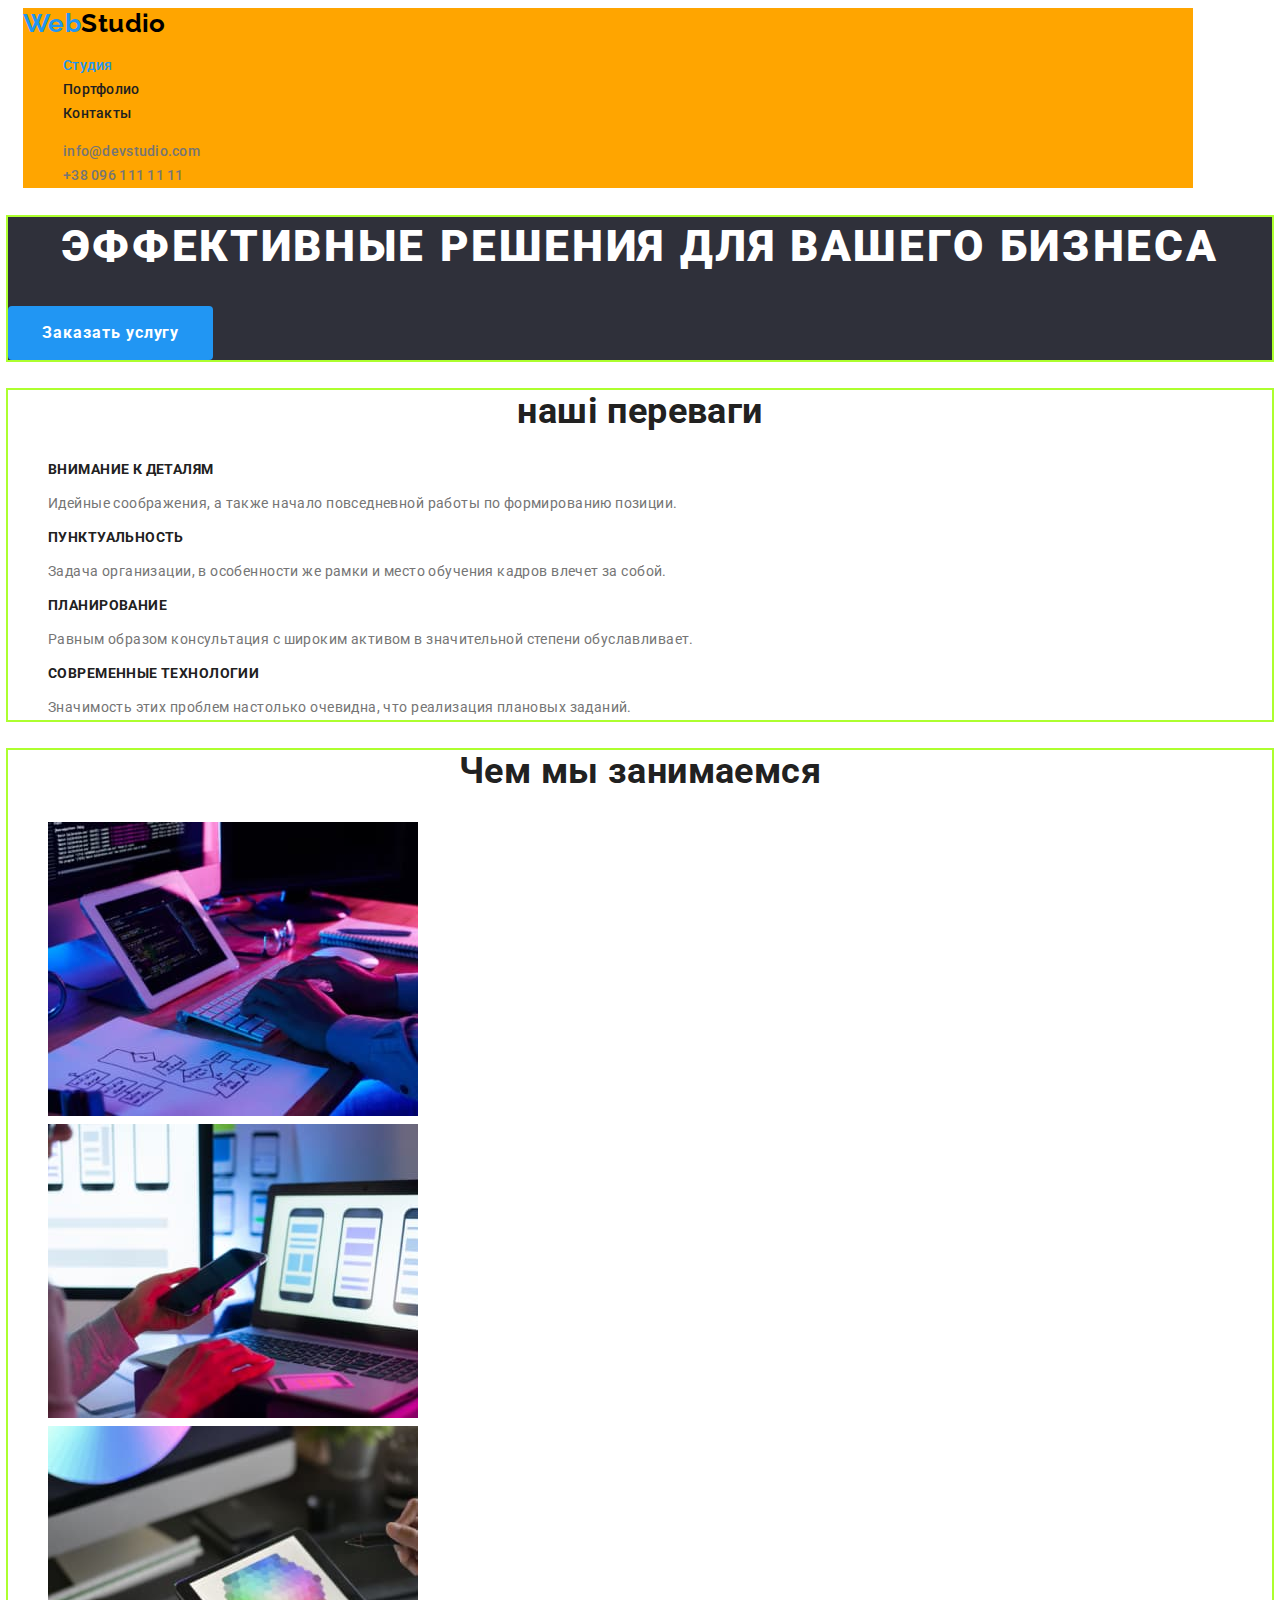
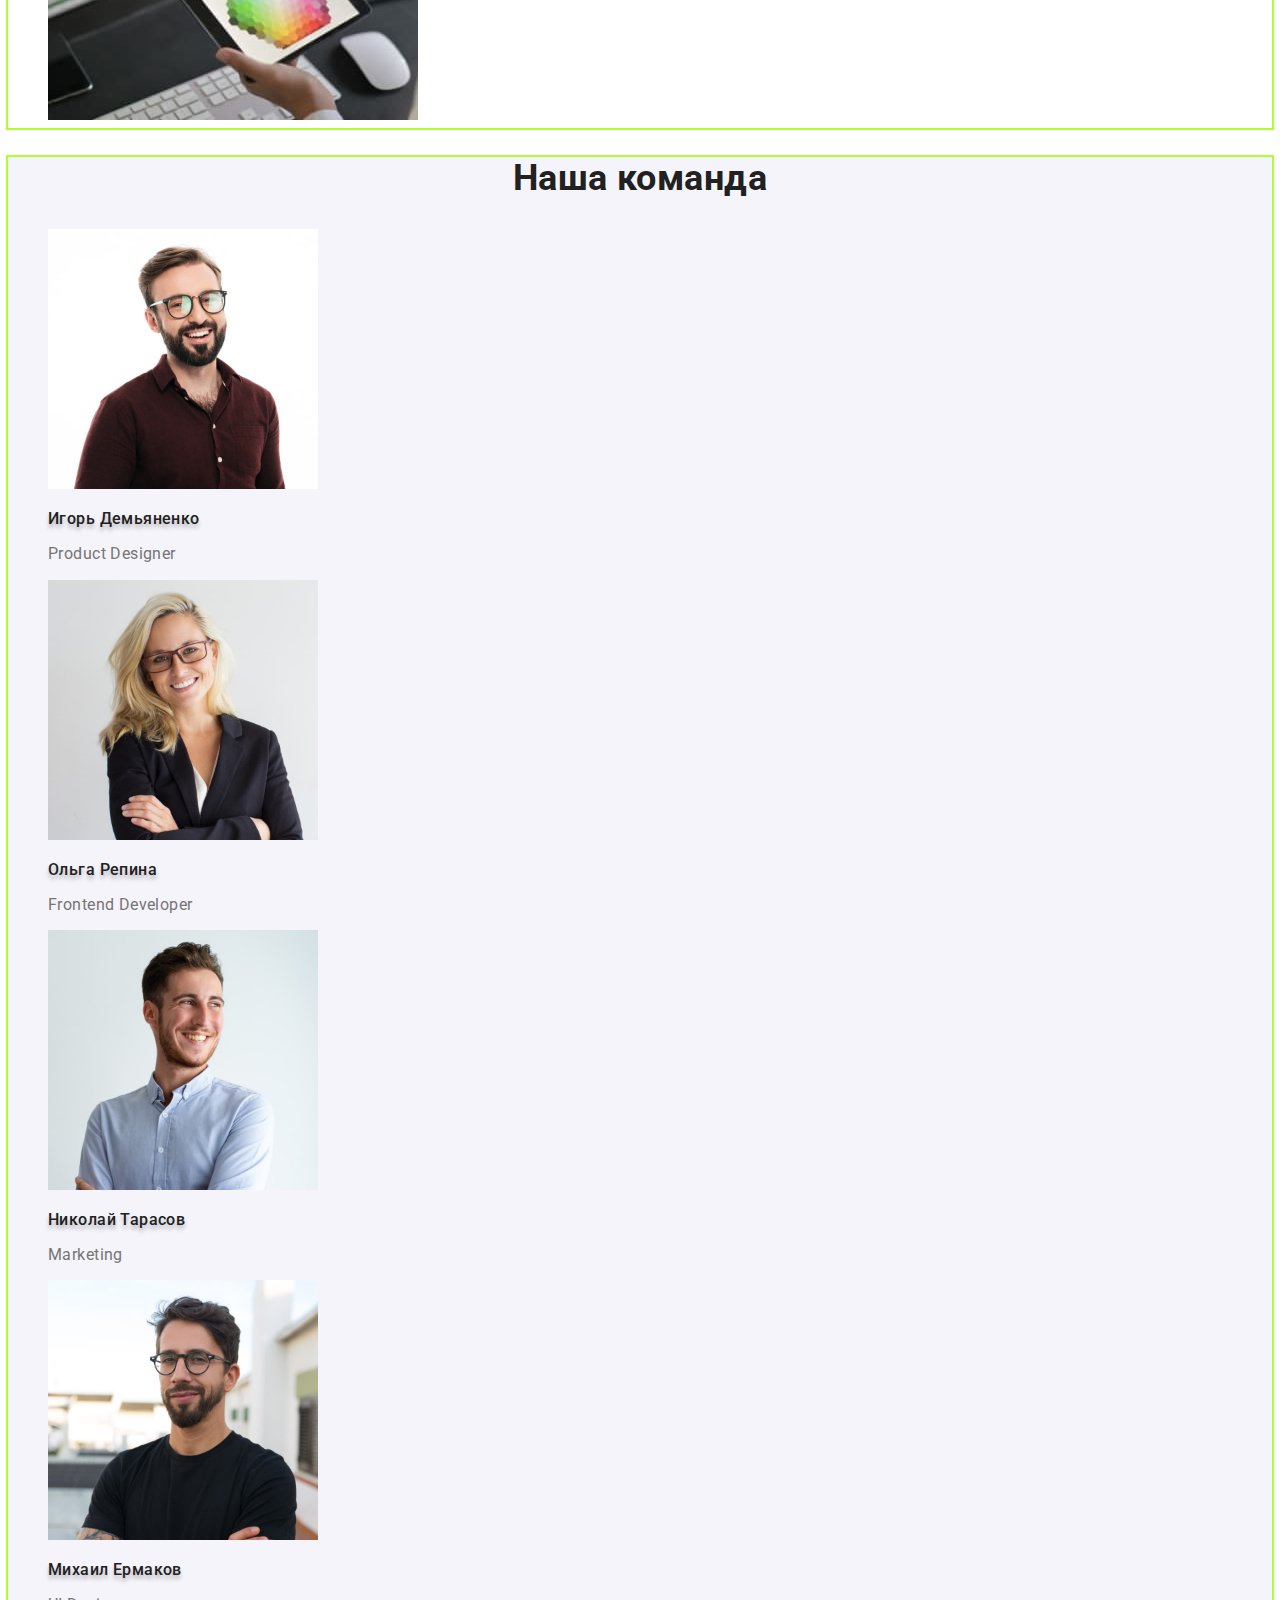
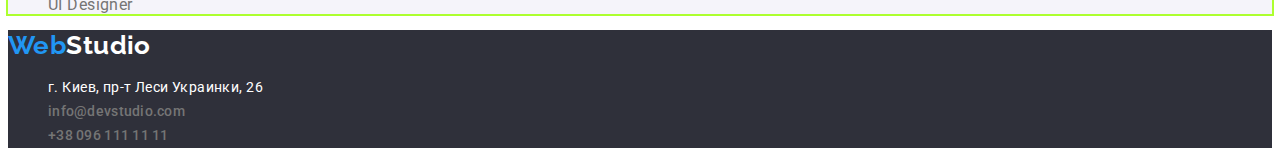
==== index.html @ 51f4db2d "flex-size-beginning" ====
<!DOCTYPE html>
<html lang="ru">
<head>
    <meta charset="UTF-8">
    <meta http-equiv="X-UA-Compatible" content="IE=edge">
    <meta name="viewport" content="width=device-width, initial-scale=1.0">
    <title>Студия</title>
    
    <link href="https://fonts.googleapis.com/css2?family=Raleway:wght@700&family=Roboto:wght@400;500;700;900&display=swap"
        rel="stylesheet">
    
    <link rel="stylesheet" href="https://cdnjs.cloudflare.com/ajax/libs/modern-normalize/1.1.0/modern-normalize.min.css"
        integrity="sha512-wpPYUAdjBVSE4KJnH1VR1HeZfpl1ub8YT/NKx4PuQ5NmX2tKuGu6U/JRp5y+Y8XG2tV+wKQpNHVUX03MfMFn9Q=="
        crossorigin="anonymous" referrerpolicy="no-referrer" />

    <link rel="stylesheet" href="./css/styles.css">
</head>

<body>

    <!--header-->
    
        <header class="page-header">
            <div class="container">
                <nav>
                    <a href="./index.html" class="logo">Web<span class="logo-header">Studio</span>
                    </a>
                        <ul class="site-nav">
                            <li class="site-nav-item">
                                <a href="./index.html" class="site-nav-link current">Студия</a>
                            </li>
                            <li class="site-nav-item">
                                <a href="./portfolio.html" class="site-nav-link">Портфолио</a>
                            </li>
                            <li class="site-nav-item">
                                <a href="" class="site-nav-link">Контакты</a>
                            </li>
                        </ul>
                </nav>
                    <!--Connect us-->
                        <ul class="studio-contacts">
                            <li class="studio-contacts-item">
                                <a href="mailto:info@devstudio.com" class="studio-contacts-link">info@devstudio.com</a>
                            </li>
                            <li class="studio-contacts-item">
                                <a href="tel:+380961111111" class="studio-contacts-link">+38 096 111 11 11</a>
                            </li>
                        </ul>
            </div>
        </header>
    
    
    
    <main>
        <!--hero p1s1-->
        <section class="section-hero">
            <h1 class="hero-title">Эффективные решения для вашего бизнеса</h1>
            <button type="button" class="btn hero-btn"> Заказать услугу </button>
            
        </section>
        
        <!--Soft skills p1s2 'наші особливості'-->
        <section class="section">
            <h2 class="section-title">наші переваги</h2>
            <ul class="soft-skills">
                <li>
                    <h3 class="title">Внимание к деталям</h3>
                    <p>Идейные соображения, а также начало повседневной работы по формированию позиции.</p>
                </li>
                <li>
                    <h3 class="title">Пунктуальность</h3>
                    <p>Задача организации, в особенности же рамки и место обучения кадров влечет за собой.</p>
                </li>
                <li>
                    <h3 class="title">Планирование</h3>
                    <p>Равным образом консультация с широким активом в значительной степени обуславливает.</p>
                </li>
                <li>
                    <h3 class="title">Современные технологии</h3>
                    <p>Значимость этих проблем настолько очевидна, что реализация плановых заданий.</p>
        
                </li>
            </ul>
        </section>

        <!--Чем мы занимаемся p1s3-->
        <section class="section">
            <h2 class="section-title">Чем мы занимаемся</h2>
            <ul>
                <li>
                    <img src="./images/1-skeleton-html.jpg" width="370" alt="photo of the base structure of the html">
                </li>
                <li>
                    <img src="./images/2-laptop-phone.jpg" width="370" alt="photo of the devices such as lap top and phone">
                </li>
                <li>
                    <img src="./images/3-tablet-rainbow-hex.jpg" width="370" alt="photo of the tablet pc with rainbow hexagon in it">
                </li>
            </ul>
        </section> 

        <!--Наша команда p1s4-->
        <section class="section team">
            <h2 class="section-title">Наша команда</h2>
            <ul>
                <li>
                    <img src="./images/Product-Designer-burgundy-shirt1.jpg" width="270" alt="photo of the man in burgundy shirt">
                    <h3 class="name">Игорь Демьяненко</h3>
                    <p >Product Designer</p>
                </li>
                <li>
                    <img src="./images/Frontend-Developer-woman-grey-jacket2.jpg" width="270" alt="photo of the woman in grey jacket">
                    <h3 class="name">Ольга Репина</h3>
                    <p>Frontend Developer</p>
                </li>
                <li>
                    <img src="./images/Marketing-white-shirt3.jpg" width="270" alt="photo of the man in white shirt">
                    <h3 class="name">Николай Тарасов</h3>
                    <p>Marketing</p>
                </li>
                <li>
                    <img src="./images/UI-Designer-man-black-tshirt4.jpg" width="270" alt="photo of the man in black tshirt">
                    <h3 class="name">Михаил Ермаков</h3>
                    <p>UI Designer</p>
                </li>
            </ul>
        </section> 
    </main>

    <!--footer-->
    <footer class="footer">
        <a href="./index.html" class="logo">Web<span class="logo-footer">Studio</span></a> 

        <address >     
         <ul class="studio-contacts">
            <li class="studio-contacts-item">
                <a href="#" class="studio-contacts-link-street">г. Киев, пр-т Леси Украинки, 26</a>
            </li>
             <li class="studio-contacts-item">
            <a href="mailto:info@devstudio.com" class="studio-contacts-link">info@devstudio.com</a>
            </li>
            <li class="studio-contacts-item">
                <a href="tel:+380961111111" class="studio-contacts-link">+38 096 111 11 11</a>
            </li>
        </ul>
        </address>

    </footer>

</body>
</html>
---- css/styles.css ----
:root {
  --primary-text-color: #757575;
  --primary-title-color: #212121;
  --accent-color: #2196f3;

  --primary-back: #ffffff;
  --secondary-back: #f5f4fa;
  --dark-back: #2f303a;
}

/* Основной цвет текста #757575 */
/* Основной цвет заголовков #212121 */
/* Акцент #2196F3 */

/* Основной цвет фона #FFFFFF */
/* Вторичный цвет фота #F5F4FA */
/* Темный цвет фона #2F303A */

/* Второй шрифт 'Raleway', sans-serif    */

body {
  background-color: var(--primary-back);
  color: var(--primary-text-color);

  font-family: "Roboto", sans-serif;
  letter-spacing: 0.03em;
  font-size: 14px;
  line-height: 1.71;
}

ul,
li,
ol {
  list-style: none;
}

/* site-nav */

.logo {
  color: var(--accent-color);
  font-family: "Raleway", sans-serif;
  font-size: 26px;
  font-weight: 700;
  line-height: 1.2;
  text-decoration: none;
}
.logo-header {
  color: #000000;
}

.site-nav-link {
  color: var(--primary-title-color);

  font-weight: 500;
  font-size: 14px;
  line-height: 1.14;
  letter-spacing: 0.02em;
  text-decoration: none;
}
.site-nav-link:hover,
.site-nav-link:focus {
  color: var(--accent-color);
}
.site-nav-link.current {
  color: var(--accent-color);
}

.studio-contacts-link {
  list-style: none;
  color: var(--primary-text-color);
  font-weight: 500;
  font-size: 14px;
  line-height: 1.14;
  letter-spacing: 0.02em;
  text-decoration: none;
}
.studio-contacts-link:hover,
.studio-contacts-link:focus {
  color: #2196f3;
}

.container {
  margin-left: 15px;
  margin-right: 15px;
  width: 1170px;

  background-color: orange;
}

/* hero */
.section-hero {
  background-color: var(--dark-back);

  outline: 2px solid greenyellow;
}

/* hero-title */
.hero-title {
  color: #ffffff;
  font-weight: 900;
  font-size: 44px;
  line-height: 1.36;
  text-align: center;
  letter-spacing: 0.06em;
  text-transform: uppercase;
}

/* общая для портфолио + hero */
.btn {
  display: inline-block;
  background-color: #f5f4fa;
  font-family: Roboto, sans-serif;
  font-weight: 500;
  font-size: 16px;
  line-height: 1.63;
  letter-spacing: 0.03em;
  text-align: center;
  border-radius: 4px;
  border-color: transparent;
  padding: 6px 22px;
}

.btn:hover,
.btn:focus {
  background-color: var(--accent-color);
  color: #ffffff;
  box-shadow: 0px 4px 4px rgba(0, 0, 0, 0.15);
  cursor: pointer;
}
.btn.current {
  background-color: var(--accent-color);
  color: #ffffff;
  box-shadow: 0px 4px 4px rgba(0, 0, 0, 0.15);
}

.btn.hero-btn {
  font-weight: 700;
  background-color: var(--accent-color);
  color: #ffffff;
  line-height: 1.88;
  letter-spacing: 0.06em;
  padding: 10px 32px;
}
.btn.hero-btn:hover,
.btn.hero-btn:focus {
  background-color: #188ce8;
  box-shadow: 0px 4px 4px rgba(0, 0, 0, 0.15);
  cursor: pointer;
}

/*class="section"  */
.section {
  outline: 2px solid greenyellow;
}
/*class="section-title"  */
.section-title {
  color: var(--primary-title-color);
  font-size: 36px;
  line-height: 1.17;
  text-align: center;
}

/* soft-skills */
.section .title {
  color: var(--primary-title-color);
  font-size: 14px;
  line-height: 1.14;
  text-transform: uppercase;
}
/* наша команда */

.section.team {
  background-color: var(--secondary-back);
  font-size: 16px;
  line-height: 1.19;
}
.section .name {
  color: var(--primary-title-color);

  font-weight: 500;
  font-size: 16px;
  text-shadow: 0px 4px 4px rgba(0, 0, 0, 0.25);
}

/* footer */
.footer {
  background-color: var(--dark-back);
}

address {
  font-style: normal;
}

.logo-footer {
  color: #ffffff;
}

.studio-contacts-link-street {
  color: rgb(255, 255, 255);
  text-decoration: none;
}
.studio-contacts-link-street:hover {
  color: #2196f3;
}

.footer.studio-contacts-link {
  color: rgba(255, 255, 255, 0.6);
}

/* Портфолио */

.portfolio-link {
  text-decoration: none;
}
.portfolio-title {
  color: var(--primary-title-color);
  font-weight: 700;
  font-size: 18px;
  line-height: 2;
  letter-spacing: 0.06em;
}
.portfolio-text {
  color: var(--primary-text-color);
  font-size: 16px;
  line-height: 30px;
}

/* Первичный цвет текста color: #757575; */
/* Вторичный цвет текста  color: #212121;   */
/* Белый текст  color: #ffffff;  */

/* Первичный цвет фона  color: #E5E5E5; */
/* Вторичный цвет фона  color: #2F303A; */

/* Акцент  color: #2196f3; */
/*    hover color: 188CE8 */

/* portfolio фильтры - 5 color: #F5F4FA */
/* logo+ logo stroke footer  color: #000000; */
/* portfolio карточки-9 color: #EEEEEE */
/* полоса под хедер -1 color: #ECECEC; */
/* #188CE8 */
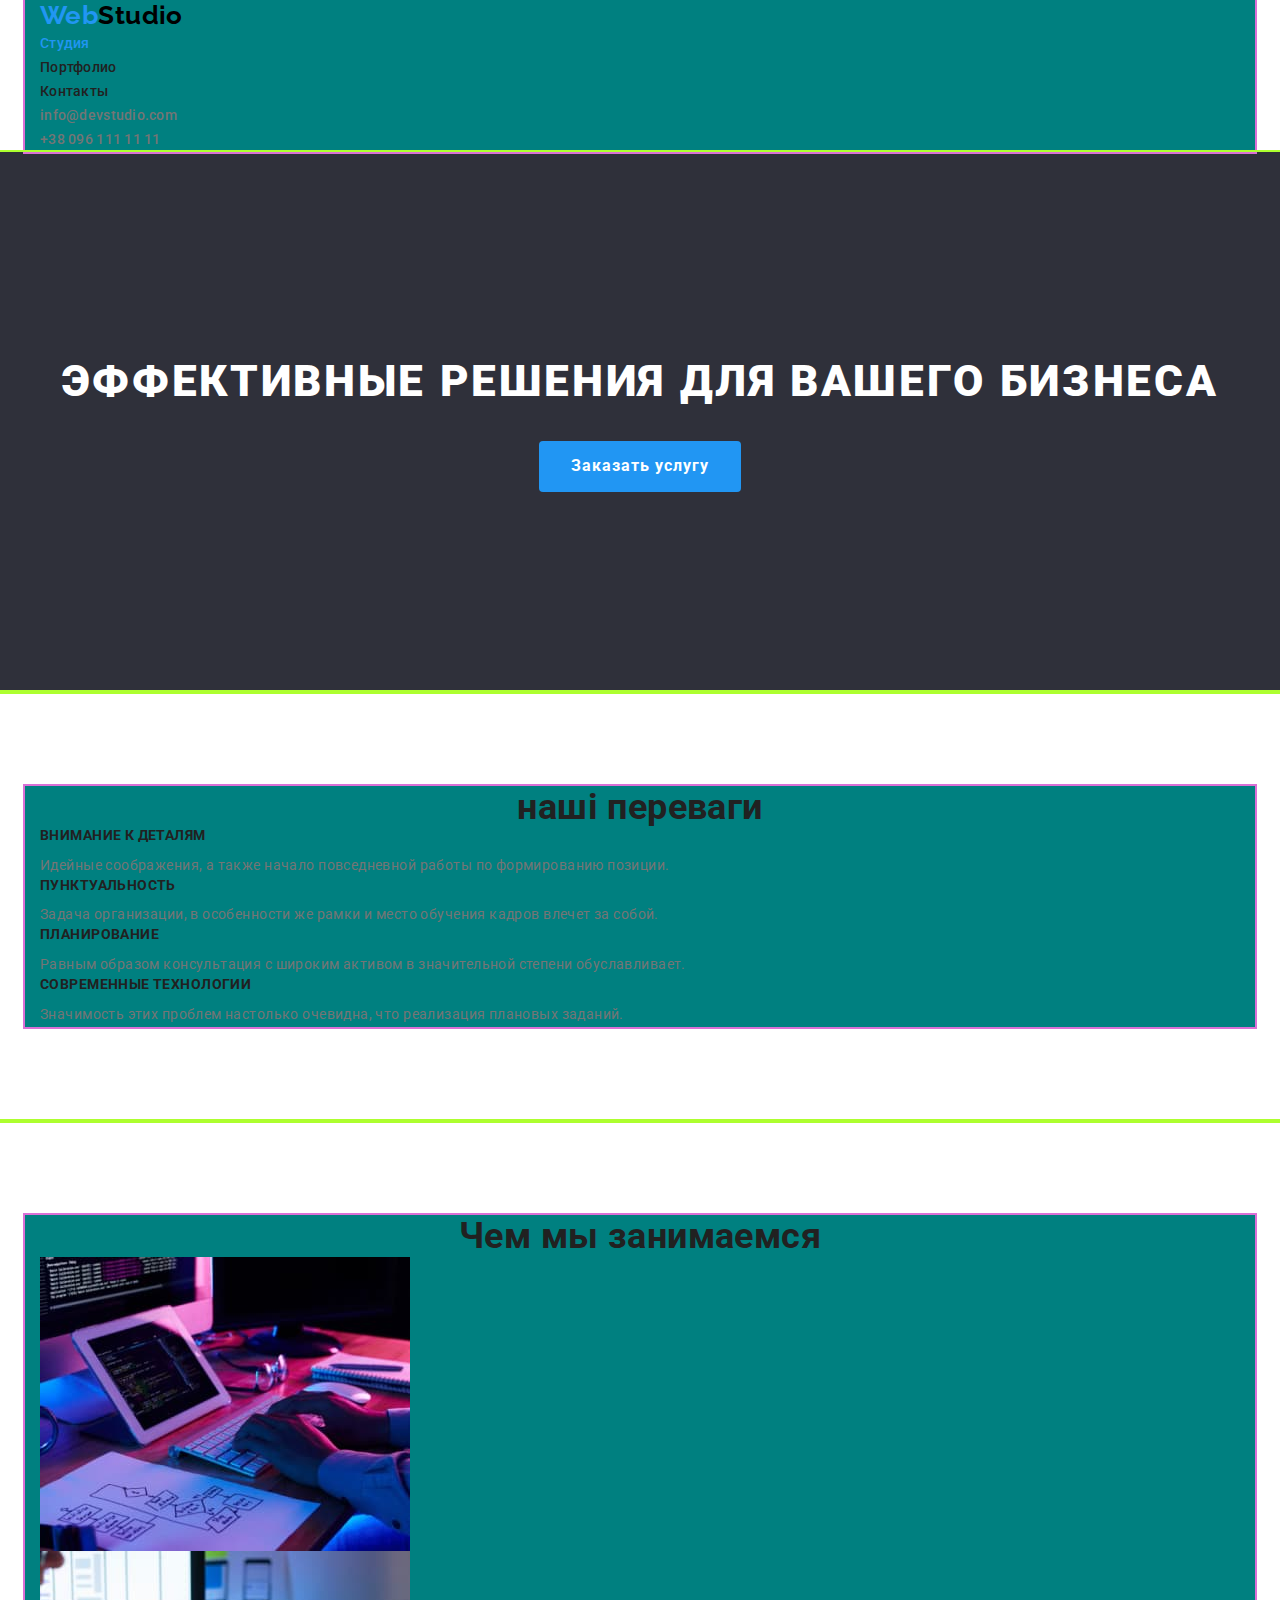
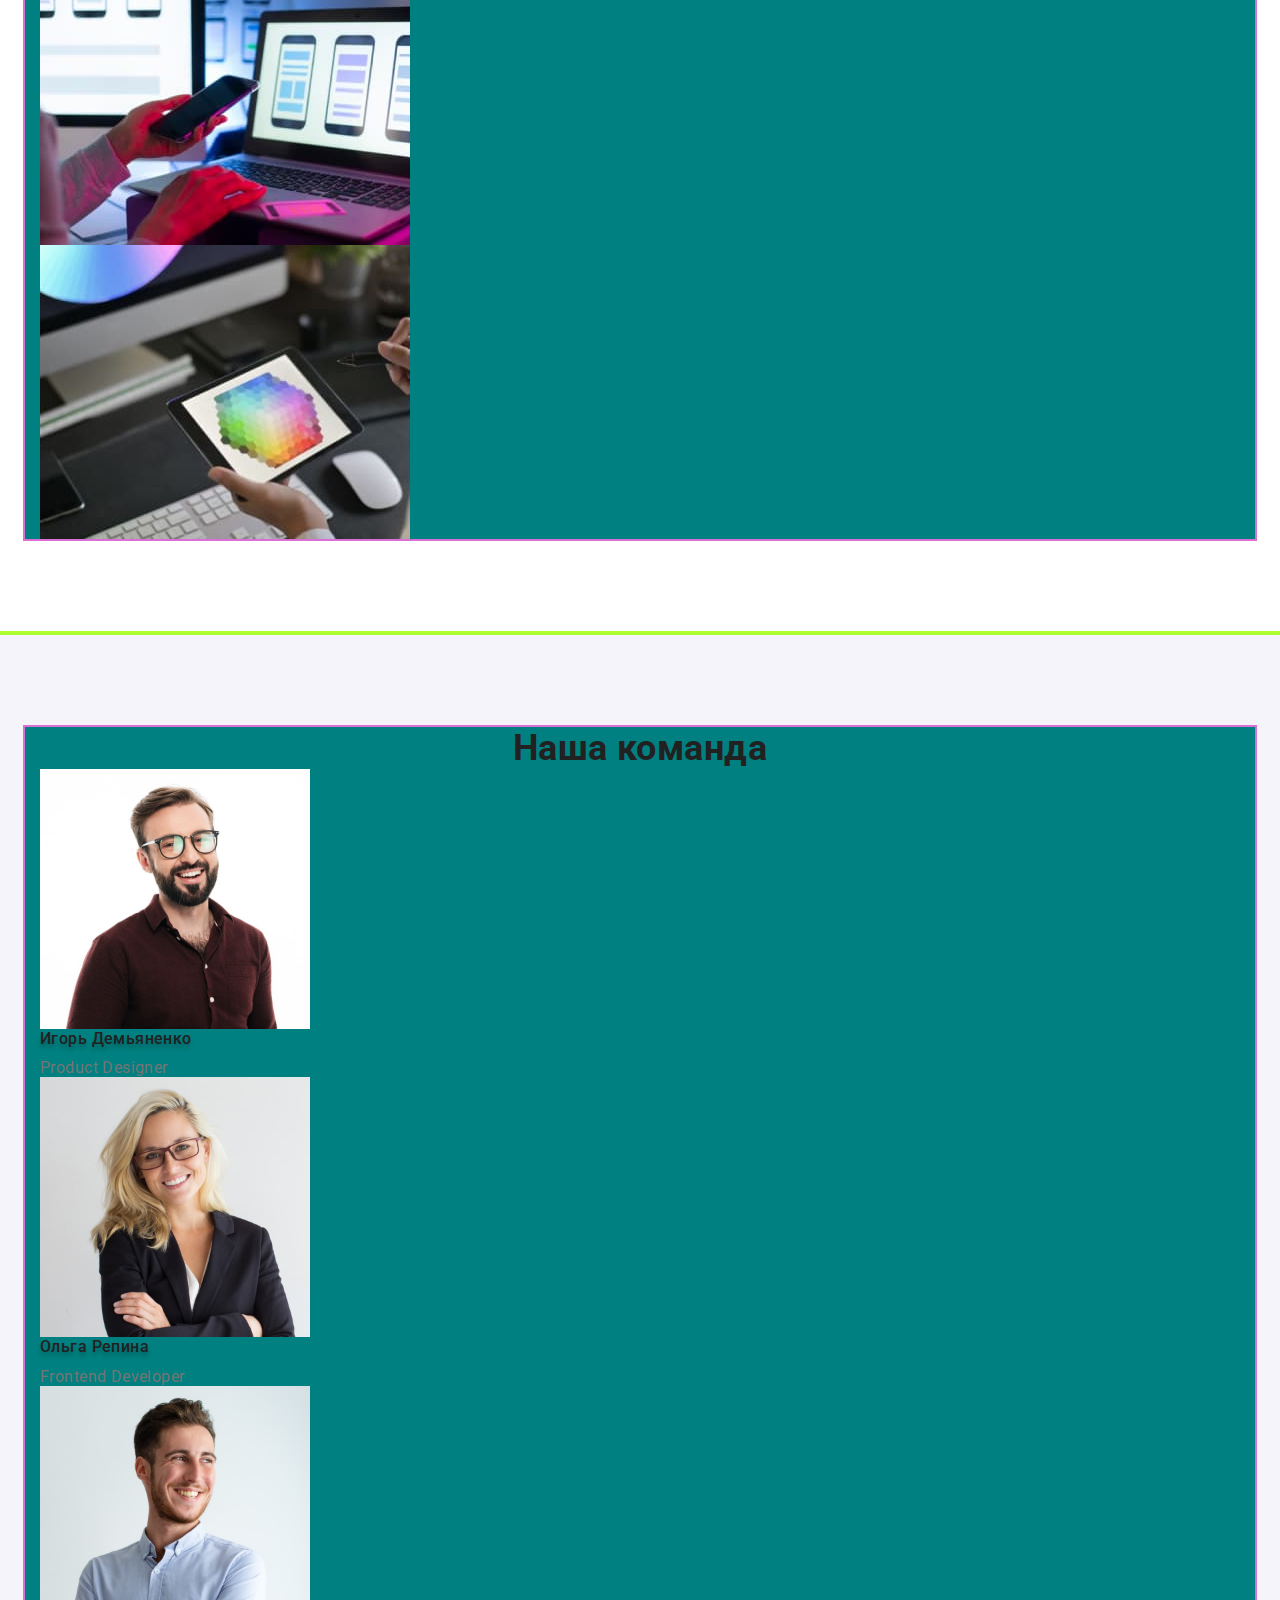
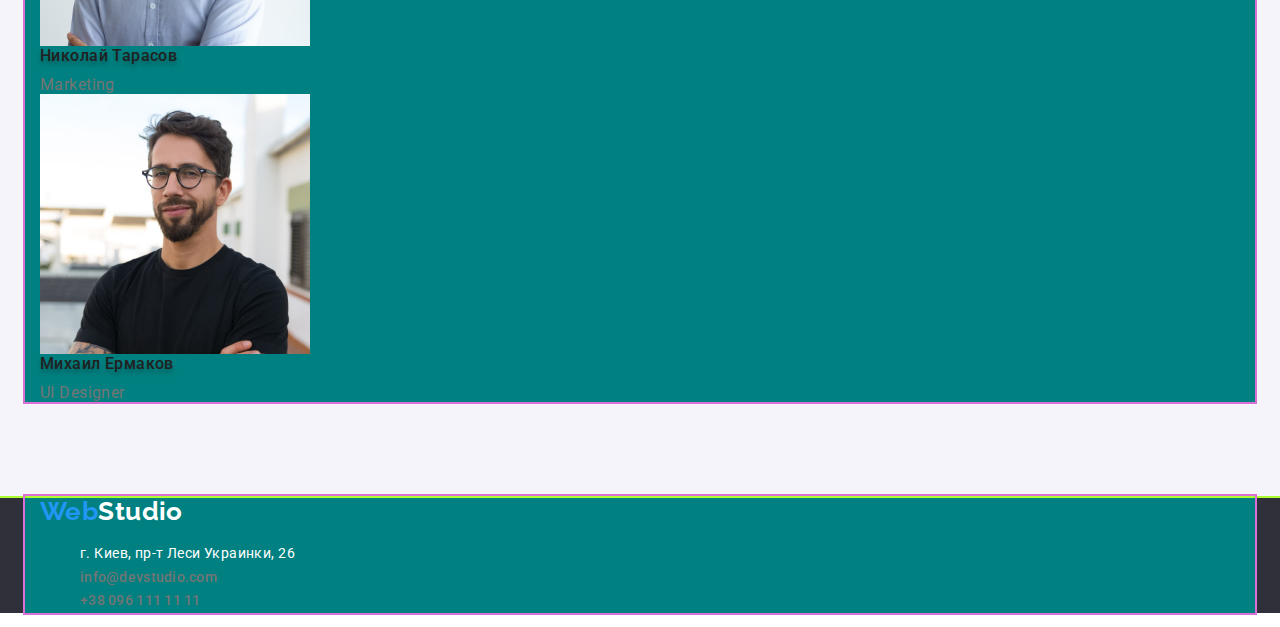
==== commit 0f719144: "vertical-size" ====
--- a/index.html
+++ b/index.html
@@ -25,7 +25,7 @@
                 <nav>
                     <a href="./index.html" class="logo">Web<span class="logo-header">Studio</span>
                     </a>
-                        <ul class="site-nav">
+                        <ul class="site-nav list">
                             <li class="site-nav-item">
                                 <a href="./index.html" class="site-nav-link current">Студия</a>
                             </li>
@@ -38,7 +38,7 @@
                         </ul>
                 </nav>
                     <!--Connect us-->
-                        <ul class="studio-contacts">
+                        <ul class="studio-contacts list">
                             <li class="studio-contacts-item">
                                 <a href="mailto:info@devstudio.com" class="studio-contacts-link">info@devstudio.com</a>
                             </li>
@@ -60,90 +60,101 @@
         </section>
         
         <!--Soft skills p1s2 'наші особливості'-->
-        <section class="section">
-            <h2 class="section-title">наші переваги</h2>
-            <ul class="soft-skills">
-                <li>
-                    <h3 class="title">Внимание к деталям</h3>
-                    <p>Идейные соображения, а также начало повседневной работы по формированию позиции.</p>
-                </li>
-                <li>
-                    <h3 class="title">Пунктуальность</h3>
-                    <p>Задача организации, в особенности же рамки и место обучения кадров влечет за собой.</p>
-                </li>
-                <li>
-                    <h3 class="title">Планирование</h3>
-                    <p>Равным образом консультация с широким активом в значительной степени обуславливает.</p>
-                </li>
-                <li>
-                    <h3 class="title">Современные технологии</h3>
-                    <p>Значимость этих проблем настолько очевидна, что реализация плановых заданий.</p>
-        
-                </li>
-            </ul>
+        <section class="section soft-skills">
+            <div class="container">
+                <h2 class="section-title">наші переваги</h2>
+                <ul class="soft-skills list">
+                    <li>
+                        <h3 class="title">Внимание к деталям</h3>
+                        <p>Идейные соображения, а также начало повседневной работы по формированию позиции.</p>
+                    </li>
+                    <li>
+                        <h3 class="title">Пунктуальность</h3>
+                        <p>Задача организации, в особенности же рамки и место обучения кадров влечет за собой.</p>
+                    </li>
+                    <li>
+                        <h3 class="title">Планирование</h3>
+                        <p>Равным образом консультация с широким активом в значительной степени обуславливает.</p>
+                    </li>
+                    <li>
+                        <h3 class="title">Современные технологии</h3>
+                        <p>Значимость этих проблем настолько очевидна, что реализация плановых заданий.</p>
+            
+                    </li>
+                </ul>
+            </div>
         </section>
 
         <!--Чем мы занимаемся p1s3-->
         <section class="section">
-            <h2 class="section-title">Чем мы занимаемся</h2>
-            <ul>
-                <li>
-                    <img src="./images/1-skeleton-html.jpg" width="370" alt="photo of the base structure of the html">
-                </li>
-                <li>
-                    <img src="./images/2-laptop-phone.jpg" width="370" alt="photo of the devices such as lap top and phone">
-                </li>
-                <li>
-                    <img src="./images/3-tablet-rainbow-hex.jpg" width="370" alt="photo of the tablet pc with rainbow hexagon in it">
-                </li>
-            </ul>
+            <div class="container">
+                <h2 class="section-title">Чем мы занимаемся</h2>
+                <ul class="list">
+                    <li>
+                        <img src="./images/1-skeleton-html.jpg" width="370" alt="photo of the base structure of the html">
+                    </li>
+                    <li>
+                        <img src="./images/2-laptop-phone.jpg" width="370" alt="photo of the devices such as lap top and phone">
+                    </li>
+                    <li>
+                        <img src="./images/3-tablet-rainbow-hex.jpg" width="370" alt="photo of the tablet pc with rainbow hexagon in it">
+                    </li>
+                </ul>
+            </div>
+           
         </section> 
 
         <!--Наша команда p1s4-->
         <section class="section team">
-            <h2 class="section-title">Наша команда</h2>
-            <ul>
-                <li>
-                    <img src="./images/Product-Designer-burgundy-shirt1.jpg" width="270" alt="photo of the man in burgundy shirt">
-                    <h3 class="name">Игорь Демьяненко</h3>
-                    <p >Product Designer</p>
-                </li>
-                <li>
-                    <img src="./images/Frontend-Developer-woman-grey-jacket2.jpg" width="270" alt="photo of the woman in grey jacket">
-                    <h3 class="name">Ольга Репина</h3>
-                    <p>Frontend Developer</p>
-                </li>
-                <li>
-                    <img src="./images/Marketing-white-shirt3.jpg" width="270" alt="photo of the man in white shirt">
-                    <h3 class="name">Николай Тарасов</h3>
-                    <p>Marketing</p>
-                </li>
-                <li>
-                    <img src="./images/UI-Designer-man-black-tshirt4.jpg" width="270" alt="photo of the man in black tshirt">
-                    <h3 class="name">Михаил Ермаков</h3>
-                    <p>UI Designer</p>
-                </li>
-            </ul>
+            <div class="container">
+                <h2 class="section-title">Наша команда</h2>
+                <ul class="list">
+                    <li>
+                        <img src="./images/Product-Designer-burgundy-shirt1.jpg" width="270" alt="photo of the man in burgundy shirt">
+                        <h3 class="name">Игорь Демьяненко</h3>
+                        <p >Product Designer</p>
+                    </li>
+                    <li>
+                        <img src="./images/Frontend-Developer-woman-grey-jacket2.jpg" width="270" alt="photo of the woman in grey jacket">
+                        <h3 class="name">Ольга Репина</h3>
+                        <p>Frontend Developer</p>
+                    </li>
+                    <li>
+                        <img src="./images/Marketing-white-shirt3.jpg" width="270" alt="photo of the man in white shirt">
+                        <h3 class="name">Николай Тарасов</h3>
+                        <p>Marketing</p>
+                    </li>
+                    <li>
+                        <img src="./images/UI-Designer-man-black-tshirt4.jpg" width="270" alt="photo of the man in black tshirt">
+                        <h3 class="name">Михаил Ермаков</h3>
+                        <p>UI Designer</p>
+                    </li>
+                </ul>
+            </div>
+           
         </section> 
     </main>
 
     <!--footer-->
     <footer class="footer">
-        <a href="./index.html" class="logo">Web<span class="logo-footer">Studio</span></a> 
+        <div class="container">
+            <a href="./index.html" class="logo">Web<span class="logo-footer">Studio</span></a> 
 
-        <address >     
-         <ul class="studio-contacts">
-            <li class="studio-contacts-item">
-                <a href="#" class="studio-contacts-link-street">г. Киев, пр-т Леси Украинки, 26</a>
-            </li>
-             <li class="studio-contacts-item">
-            <a href="mailto:info@devstudio.com" class="studio-contacts-link">info@devstudio.com</a>
-            </li>
-            <li class="studio-contacts-item">
-                <a href="tel:+380961111111" class="studio-contacts-link">+38 096 111 11 11</a>
-            </li>
-        </ul>
-        </address>
+            <address >     
+             <ul class="studio-contacts">
+                <li class="studio-contacts-item">
+                    <a href="#" class="studio-contacts-link-street">г. Киев, пр-т Леси Украинки, 26</a>
+                </li>
+                 <li class="studio-contacts-item">
+                <a href="mailto:info@devstudio.com" class="studio-contacts-link">info@devstudio.com</a>
+                </li>
+                <li class="studio-contacts-item">
+                    <a href="tel:+380961111111" class="studio-contacts-link">+38 096 111 11 11</a>
+                </li>
+            </ul>
+            </address>
+        </div>
+       
 
     </footer>
 
--- a/css/styles.css
+++ b/css/styles.css
@@ -6,6 +6,9 @@
   --primary-back: #ffffff;
   --secondary-back: #f5f4fa;
   --dark-back: #2f303a;
+
+  --primery-font: "Roboto", sans-serif;
+  --second-font: 'Raleway', sans-serif;
 }
 
 /* Основной цвет текста #757575 */
@@ -22,10 +25,11 @@
   background-color: var(--primary-back);
   color: var(--primary-text-color);
 
-  font-family: "Roboto", sans-serif;
+  font-family: var(--primery-font);
   letter-spacing: 0.03em;
   font-size: 14px;
   line-height: 1.71;
+  margin: 0 ;
 }
 
 ul,
@@ -33,8 +37,20 @@
 ol {
   list-style: none;
 }
+h1,
+h2,
+p {
+  margin: 0;
+}
+img {
+  display: block;
+}
 
 /* site-nav */
+.list {
+  margin: 0;
+  padding: 0;
+}
 
 .logo {
   color: var(--accent-color);
@@ -58,12 +74,12 @@
   text-decoration: none;
 }
 .site-nav-link:hover,
-.site-nav-link:focus {
+.site-nav-link:focus,
+.site-nav-link.current
+ {
   color: var(--accent-color);
 }
-.site-nav-link.current {
-  color: var(--accent-color);
-}
+
 
 .studio-contacts-link {
   list-style: none;
@@ -80,17 +96,31 @@
 }
 
 .container {
-  margin-left: 15px;
-  margin-right: 15px;
-  width: 1170px;
-
-  background-color: orange;
-}
+  
+  width: 1200px;
+  margin-left: auto;
+  margin-right: auto;
+  margin-top: 0;
+  margin-bottom: 0;
+  padding-left: 15px;
+  padding-right: 15px;
+ 
+  background-color: teal;
+  outline: 2px solid orchid;
+}
+  
 
 /* hero */
+
 .section-hero {
+  /* display: inline-block; */
   background-color: var(--dark-back);
-
+  text-align: center;
+  margin-left: auto;
+  margin-right: auto;
+  padding-top: 200px;
+  padding-bottom: 200px;
+  
   outline: 2px solid greenyellow;
 }
 
@@ -102,6 +132,9 @@
   line-height: 1.36;
   text-align: center;
   letter-spacing: 0.06em;
+  margin-top: 0;
+  margin-bottom: 30px;
+
   text-transform: uppercase;
 }
 
@@ -112,12 +145,12 @@
   font-family: Roboto, sans-serif;
   font-weight: 500;
   font-size: 16px;
-  line-height: 1.63;
+  line-height: 1.62;
   letter-spacing: 0.03em;
   text-align: center;
   border-radius: 4px;
   border-color: transparent;
-  padding: 6px 22px;
+  padding: 4px 20px;
 }
 
 .btn:hover,
@@ -126,6 +159,7 @@
   color: #ffffff;
   box-shadow: 0px 4px 4px rgba(0, 0, 0, 0.15);
   cursor: pointer;
+ 
 }
 .btn.current {
   background-color: var(--accent-color);
@@ -139,7 +173,7 @@
   color: #ffffff;
   line-height: 1.88;
   letter-spacing: 0.06em;
-  padding: 10px 32px;
+  padding: 8px 30px;
 }
 .btn.hero-btn:hover,
 .btn.hero-btn:focus {
@@ -148,8 +182,10 @@
   cursor: pointer;
 }
 
-/*class="section"  */
+/*class="section"  наші особливості+Чем мы занимаемся */
 .section {
+  padding-top: 94px;
+  padding-bottom: 94px;
   outline: 2px solid greenyellow;
 }
 /*class="section-title"  */
@@ -158,6 +194,8 @@
   font-size: 36px;
   line-height: 1.17;
   text-align: center;
+  margin-top: 0;
+  
 }
 
 /* soft-skills */
@@ -166,13 +204,18 @@
   font-size: 14px;
   line-height: 1.14;
   text-transform: uppercase;
-}
+  margin-top: 0;
+  margin-bottom: 10px;
+}
+
+
 /* наша команда */
 
 .section.team {
   background-color: var(--secondary-back);
   font-size: 16px;
   line-height: 1.19;
+ 
 }
 .section .name {
   color: var(--primary-title-color);
@@ -180,6 +223,8 @@
   font-weight: 500;
   font-size: 16px;
   text-shadow: 0px 4px 4px rgba(0, 0, 0, 0.25);
+  margin-top: 0;
+  margin-bottom: 10px;
 }
 
 /* footer */
@@ -208,6 +253,9 @@
 }
 
 /* Портфолио */
+.portfolio-item {
+ 
+}
 
 .portfolio-link {
   text-decoration: none;
@@ -218,6 +266,7 @@
   font-size: 18px;
   line-height: 2;
   letter-spacing: 0.06em;
+  margin-bottom: 4px;
 }
 .portfolio-text {
   color: var(--primary-text-color);
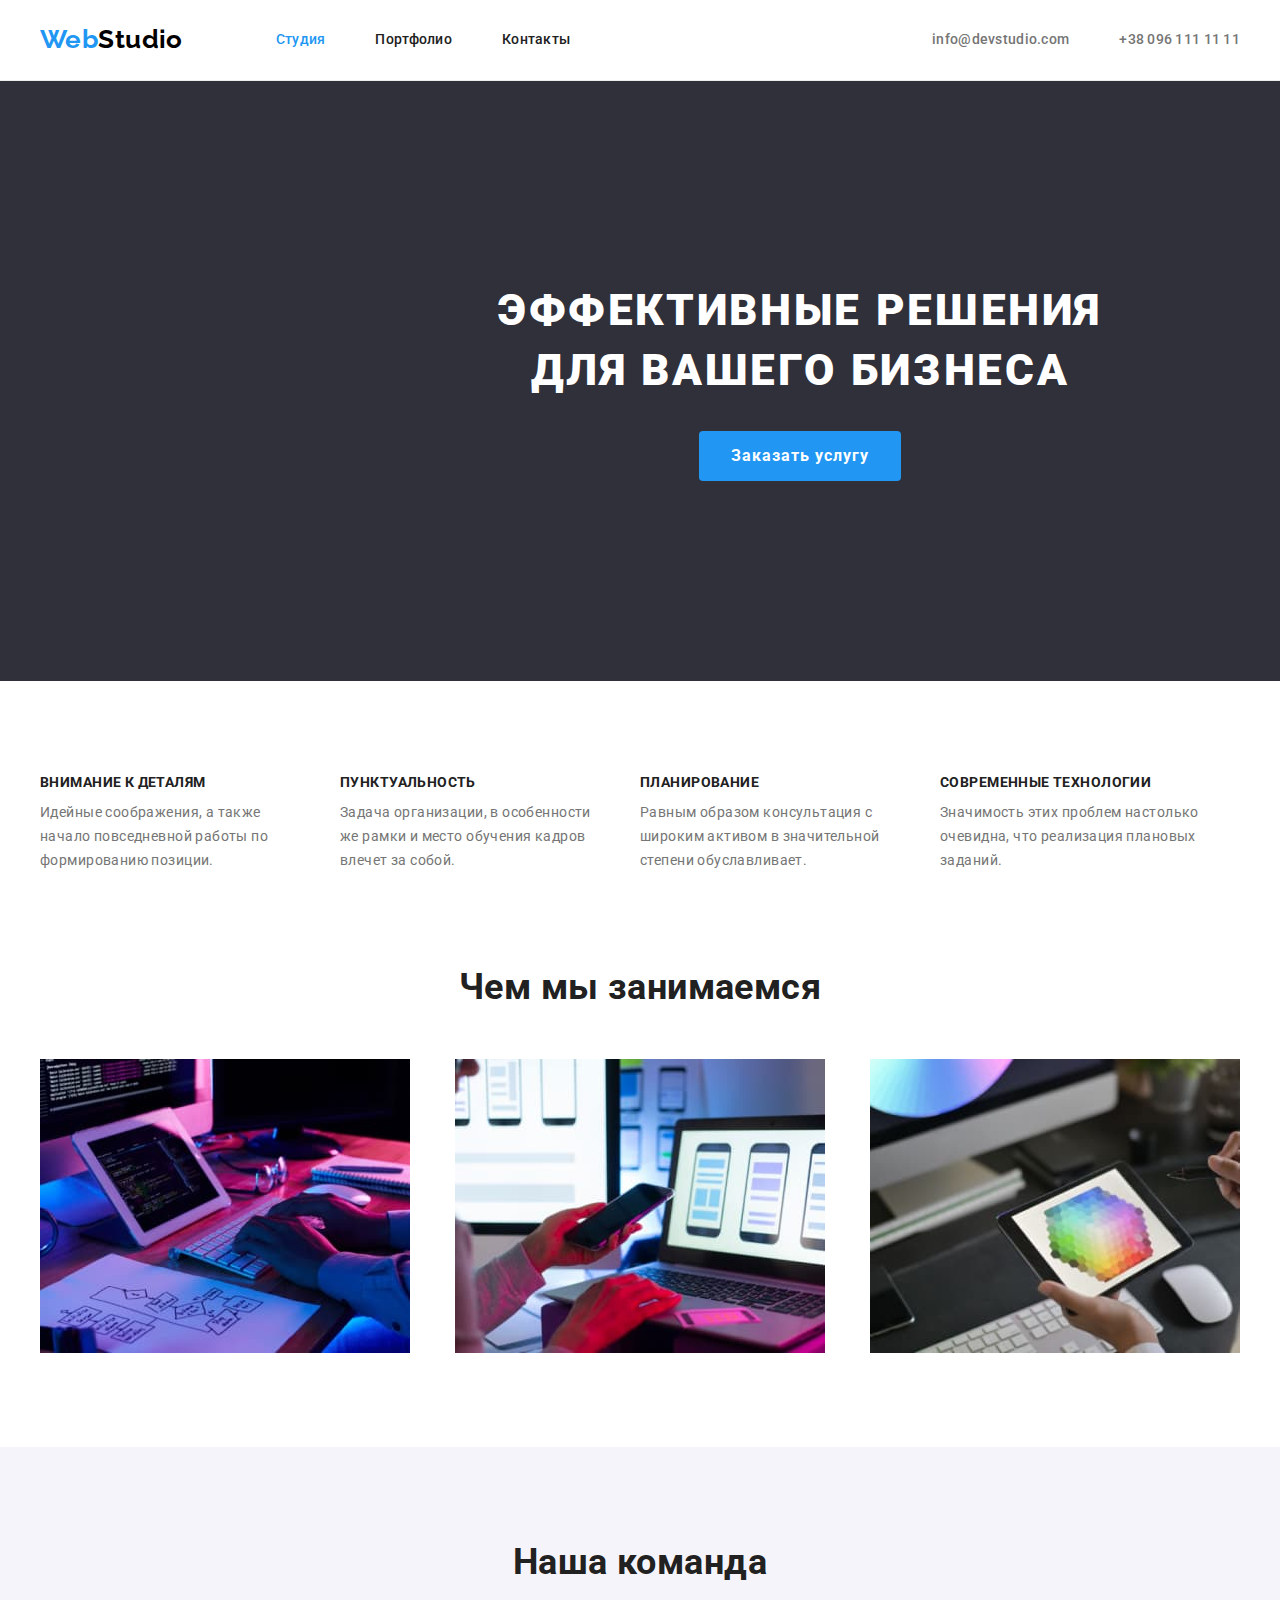
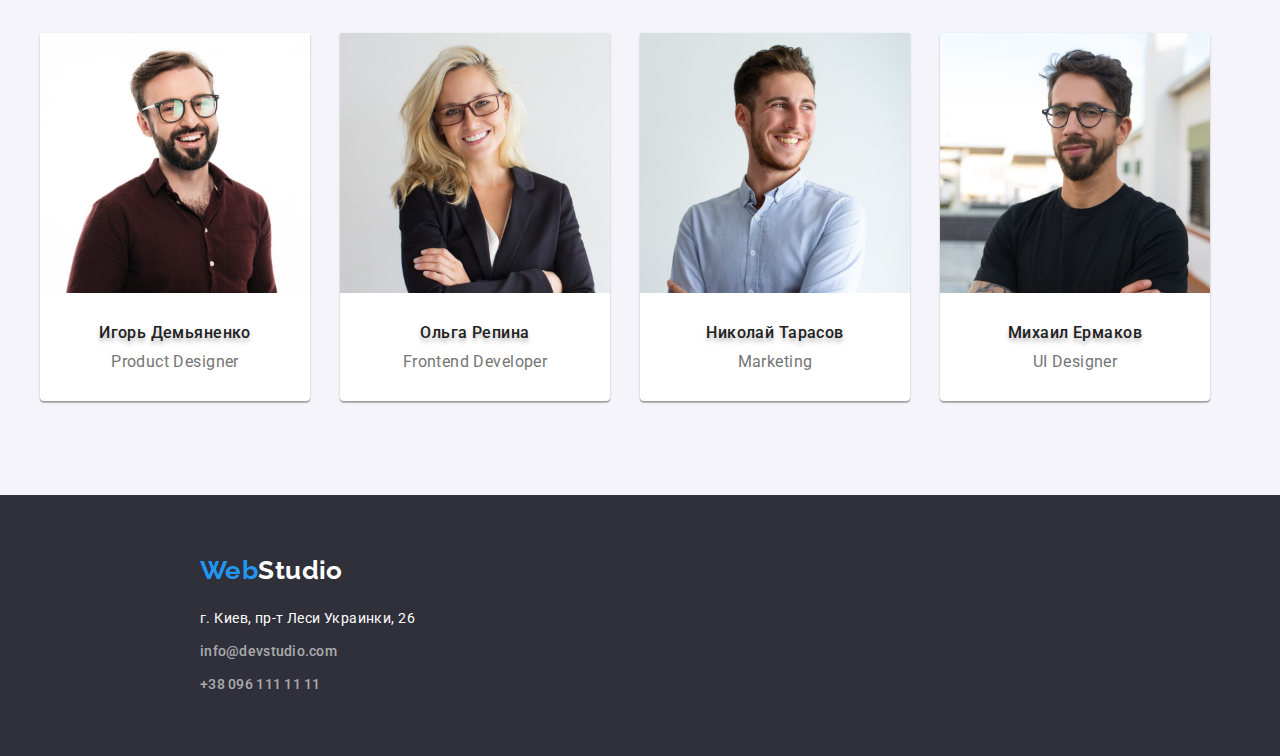
==== commit 40c91ead: "flex-studio-portfolio" ====
--- a/index.html
+++ b/index.html
@@ -21,10 +21,11 @@
     <!--header-->
     
         <header class="page-header">
-            <div class="container">
+            <div class="container header">
+                
+                <a href="./index.html" class="logo">Web<span class="logo-header">Studio</span>
+                </a>
                 <nav>
-                    <a href="./index.html" class="logo">Web<span class="logo-header">Studio</span>
-                    </a>
                         <ul class="site-nav list">
                             <li class="site-nav-item">
                                 <a href="./index.html" class="site-nav-link current">Студия</a>
@@ -38,14 +39,14 @@
                         </ul>
                 </nav>
                     <!--Connect us-->
-                        <ul class="studio-contacts list">
+                 <ul class="studio-contacts list">
                             <li class="studio-contacts-item">
                                 <a href="mailto:info@devstudio.com" class="studio-contacts-link">info@devstudio.com</a>
                             </li>
                             <li class="studio-contacts-item">
                                 <a href="tel:+380961111111" class="studio-contacts-link">+38 096 111 11 11</a>
                             </li>
-                        </ul>
+                 </ul>
             </div>
         </header>
     
@@ -54,29 +55,31 @@
     <main>
         <!--hero p1s1-->
         <section class="section-hero">
-            <h1 class="hero-title">Эффективные решения для вашего бизнеса</h1>
+            
+            <h1 class="hero-title">Эффективные решения <br>для вашего бизнеса</h1>
             <button type="button" class="btn hero-btn"> Заказать услугу </button>
             
         </section>
         
         <!--Soft skills p1s2 'наші особливості'-->
-        <section class="section soft-skills">
+        <section class="section benefits">
+            
+                <h2 class="section-title invisible">наші переваги</h2>
             <div class="container">
-                <h2 class="section-title">наші переваги</h2>
                 <ul class="soft-skills list">
-                    <li>
+                    <li class="benefits-item">
                         <h3 class="title">Внимание к деталям</h3>
                         <p>Идейные соображения, а также начало повседневной работы по формированию позиции.</p>
                     </li>
-                    <li>
+                    <li class="benefits-item">
                         <h3 class="title">Пунктуальность</h3>
                         <p>Задача организации, в особенности же рамки и место обучения кадров влечет за собой.</p>
                     </li>
-                    <li>
+                    <li class="benefits-item">
                         <h3 class="title">Планирование</h3>
                         <p>Равным образом консультация с широким активом в значительной степени обуславливает.</p>
                     </li>
-                    <li>
+                    <li class="benefits-item">
                         <h3 class="title">Современные технологии</h3>
                         <p>Значимость этих проблем настолько очевидна, что реализация плановых заданий.</p>
             
@@ -89,14 +92,14 @@
         <section class="section">
             <div class="container">
                 <h2 class="section-title">Чем мы занимаемся</h2>
-                <ul class="list">
-                    <li>
+                <ul class="list works">
+                    <li class="work-item">
                         <img src="./images/1-skeleton-html.jpg" width="370" alt="photo of the base structure of the html">
                     </li>
-                    <li>
+                    <li class="work-item">
                         <img src="./images/2-laptop-phone.jpg" width="370" alt="photo of the devices such as lap top and phone">
                     </li>
-                    <li>
+                    <li class="work-item">
                         <img src="./images/3-tablet-rainbow-hex.jpg" width="370" alt="photo of the tablet pc with rainbow hexagon in it">
                     </li>
                 </ul>
@@ -108,23 +111,23 @@
         <section class="section team">
             <div class="container">
                 <h2 class="section-title">Наша команда</h2>
-                <ul class="list">
-                    <li>
+                <ul class="list team-list">
+                    <li class="team-item">
                         <img src="./images/Product-Designer-burgundy-shirt1.jpg" width="270" alt="photo of the man in burgundy shirt">
                         <h3 class="name">Игорь Демьяненко</h3>
                         <p >Product Designer</p>
                     </li>
-                    <li>
+                    <li class="team-item">
                         <img src="./images/Frontend-Developer-woman-grey-jacket2.jpg" width="270" alt="photo of the woman in grey jacket">
                         <h3 class="name">Ольга Репина</h3>
                         <p>Frontend Developer</p>
                     </li>
-                    <li>
+                    <li class="team-item">
                         <img src="./images/Marketing-white-shirt3.jpg" width="270" alt="photo of the man in white shirt">
                         <h3 class="name">Николай Тарасов</h3>
                         <p>Marketing</p>
                     </li>
-                    <li>
+                    <li class="team-item">
                         <img src="./images/UI-Designer-man-black-tshirt4.jpg" width="270" alt="photo of the man in black tshirt">
                         <h3 class="name">Михаил Ермаков</h3>
                         <p>UI Designer</p>
--- a/css/styles.css
+++ b/css/styles.css
@@ -7,7 +7,7 @@
   --secondary-back: #f5f4fa;
   --dark-back: #2f303a;
 
-  --primery-font: "Roboto", sans-serif;
+  --primary-font: "Roboto", sans-serif;
   --second-font: 'Raleway', sans-serif;
 }
 
@@ -22,14 +22,15 @@
 /* Второй шрифт 'Raleway', sans-serif    */
 
 body {
+  margin: 0 ;
+
   background-color: var(--primary-back);
   color: var(--primary-text-color);
-
-  font-family: var(--primery-font);
+  font-family: var(--primary-font);
   letter-spacing: 0.03em;
   font-size: 14px;
   line-height: 1.71;
-  margin: 0 ;
+ 
 }
 
 ul,
@@ -46,13 +47,38 @@
   display: block;
 }
 
-/* site-nav */
+/*--- Хедер---- */
+
+.page-header {
+  border-bottom: 1px solid #ECECEC;
+}
+
+.header {
+  display: flex;
+  align-items: center;
+}
+
+/* ===site-nav=== */
+.site-nav {
+  display: flex;
+}
+
+.site-nav-item:not(:last-child) {
+  margin-right: 50px;
+ 
+}
+
 .list {
   margin: 0;
   padding: 0;
 }
+.header .logo {
+  display: block;
+  margin-right: 93px;
+}
 
 .logo {
+
   color: var(--accent-color);
   font-family: "Raleway", sans-serif;
   font-size: 26px;
@@ -65,14 +91,19 @@
 }
 
 .site-nav-link {
+  display: block;
+  padding-top: 32px;
+  padding-bottom: 32px;
+
   color: var(--primary-title-color);
-
   font-weight: 500;
   font-size: 14px;
   line-height: 1.14;
   letter-spacing: 0.02em;
   text-decoration: none;
-}
+
+}
+
 .site-nav-link:hover,
 .site-nav-link:focus,
 .site-nav-link.current
@@ -80,7 +111,16 @@
   color: var(--accent-color);
 }
 
-
+.studio-contacts {
+  display: flex;
+  margin-left: auto;
+}
+
+.studio-contacts-item:not(:last-child) {
+margin-right: 50px; 
+}
+
+/* ----Почта+телефон -----*/
 .studio-contacts-link {
   list-style: none;
   color: var(--primary-text-color);
@@ -95,6 +135,8 @@
   color: #2196f3;
 }
 
+
+/* Общий контейнер для всех страниц */
 .container {
   
   width: 1200px;
@@ -104,41 +146,40 @@
   margin-bottom: 0;
   padding-left: 15px;
   padding-right: 15px;
- 
-  background-color: teal;
-  outline: 2px solid orchid;
-}
-  
-
-/* hero */
+    
+}
+  
+
+/* ++++++hero++++++ */
 
 .section-hero {
-  /* display: inline-block; */
-  background-color: var(--dark-back);
-  text-align: center;
+     
   margin-left: auto;
   margin-right: auto;
   padding-top: 200px;
   padding-bottom: 200px;
   
-  outline: 2px solid greenyellow;
+  text-align: center;
+  width: 1600px;
+  background-color: var(--dark-back);
+  
 }
 
 /* hero-title */
 .hero-title {
+  margin-top: 0;
+  margin-bottom: 30px;
+
   color: #ffffff;
   font-weight: 900;
   font-size: 44px;
   line-height: 1.36;
   text-align: center;
   letter-spacing: 0.06em;
-  margin-top: 0;
-  margin-bottom: 30px;
-
   text-transform: uppercase;
 }
 
-/* общая для портфолио + hero */
+/* Кнопка === общая для портфолио + hero */
 .btn {
   display: inline-block;
   background-color: #f5f4fa;
@@ -183,13 +224,20 @@
 }
 
 /*class="section"  наші особливості+Чем мы занимаемся */
+
+/* Скрывает заголовки */
+.invisible {
+  display: none;
+}
+/*  класс Секция для секций */
 .section {
   padding-top: 94px;
   padding-bottom: 94px;
-  outline: 2px solid greenyellow;
 }
 /*class="section-title"  */
 .section-title {
+  margin-bottom: 50px;
+
   color: var(--primary-title-color);
   font-size: 36px;
   line-height: 1.17;
@@ -198,7 +246,22 @@
   
 }
 
-/* soft-skills */
+/* ===========soft-skills======= */
+
+.section.benefits {
+  padding-bottom: 0;
+}
+.soft-skills {
+  display: flex;
+}
+
+.benefits-item {
+  max-width: 270px;
+}
+.benefits-item:not(:last-child) {
+margin-right: 30px;
+}
+
 .section .title {
   color: var(--primary-title-color);
   font-size: 14px;
@@ -208,57 +271,147 @@
   margin-bottom: 10px;
 }
 
-
-/* наша команда */
+.works {
+  display: flex;
+  justify-content: space-between
+}
+
+
+/* =======наша команда======= */
 
 .section.team {
+  
   background-color: var(--secondary-back);
   font-size: 16px;
   line-height: 1.19;
- 
-}
+ }
+
+.team-list {
+  display: flex;
+}
+
+.team-item {
+  padding-bottom: 30px;
+  text-align: center;
+  background-color: #fff;
+  box-shadow: 0px 1px 3px rgba(0, 0, 0, 0.12), 0px 1px 1px rgba(0, 0, 0, 0.14), 0px 2px 1px rgba(0, 0, 0, 0.2);
+  border-radius: 0px 0px 4px 4px;
+
+}
+.team-item:not(:last-child) {
+  margin-right: 30px; 
+}
+
+
 .section .name {
   color: var(--primary-title-color);
 
   font-weight: 500;
   font-size: 16px;
   text-shadow: 0px 4px 4px rgba(0, 0, 0, 0.25);
-  margin-top: 0;
+  margin-top: 30px;
   margin-bottom: 10px;
 }
 
-/* footer */
+/* +++++++footer++++++ */
 .footer {
   background-color: var(--dark-back);
+  width: 1600px;
+  margin-left: auto;
+  margin-right: auto;
+  
 }
 
 address {
   font-style: normal;
 }
 
+.footer .logo {
+  display: inline-block;
+  
+  margin-top: 60px;
+}
 .logo-footer {
   color: #ffffff;
 }
+.footer .studio-contacts {
+  flex-direction: column;
+  margin: 20px 0 0 0 ;
+  padding: 0 0 60px 0;
+}
 
 .studio-contacts-link-street {
+  display: inline-block;
+
   color: rgb(255, 255, 255);
   text-decoration: none;
 }
-.studio-contacts-link-street:hover {
+.studio-contacts-link-street:hover,
+.studio-contacts-link-street:focus
+ {
   color: #2196f3;
 }
 
-.footer.studio-contacts-link {
+.footer .studio-contacts-link {
+  display: inline-block;
+  margin-top: 9px;
   color: rgba(255, 255, 255, 0.6);
-}
-
-/* Портфолио */
+  line-height: 1.71;
+}
+
+.studio-contacts-link:hover,
+.studio-contacts-link:focus {
+  color: #2196f3;
+}
+
+/* ++++++++Портфолио+++++++ */
+ 
+
+.portfolio {
+  display: flex;
+  flex-wrap: wrap;
+  margin: 0;
+  padding: 0;
+}
+
+.filters {
+  display: flex;
+  margin: 0; 
+  padding: 0;
+  margin-bottom: 50px;
+
+  justify-content: center;
+}
+
+.filters-item:not( :last-child) {
+   margin-right: 8px;
+}
+
+
 .portfolio-item {
- 
+  box-sizing: border-box;
+  /* max-width: 370px; */
+  margin-bottom: 30px;
+  max-width: calc((100%-60px)/3);
+  background: var(--primary-back);
+}
+
+.portfolio-item:not( :nth-child(3n)) {
+margin-right: 30px;
+}
+.portfolio-item:nth-last-child(-n+3) {
+  margin-bottom: 0;
 }
 
 .portfolio-link {
   text-decoration: none;
+}
+
+.card {
+  border-bottom:  1px solid #EEEEEE;
+  border-left: 1px solid #EEEEEE;
+  border-right: 1px solid #EEEEEE;
+  
 }
 .portfolio-title {
   color: var(--primary-title-color);
@@ -267,11 +420,18 @@
   line-height: 2;
   letter-spacing: 0.06em;
   margin-bottom: 4px;
+  margin-top: 0;
+  margin-left: 24px;
+  margin-right: 24px;
+  padding-top: 20px;
 }
 .portfolio-text {
   color: var(--primary-text-color);
   font-size: 16px;
   line-height: 30px;
+  margin-bottom: 20px;
+  margin-left: 24px;
+  margin-right: 24px;
 }
 
 /* Первичный цвет текста color: #757575; */
@@ -285,7 +445,7 @@
 /*    hover color: 188CE8 */
 
 /* portfolio фильтры - 5 color: #F5F4FA */
-/* logo+ logo stroke footer  color: #000000; */
+/*             logo+   color: #000000; */
 /* portfolio карточки-9 color: #EEEEEE */
 /* полоса под хедер -1 color: #ECECEC; */
-/* #188CE8 */
+
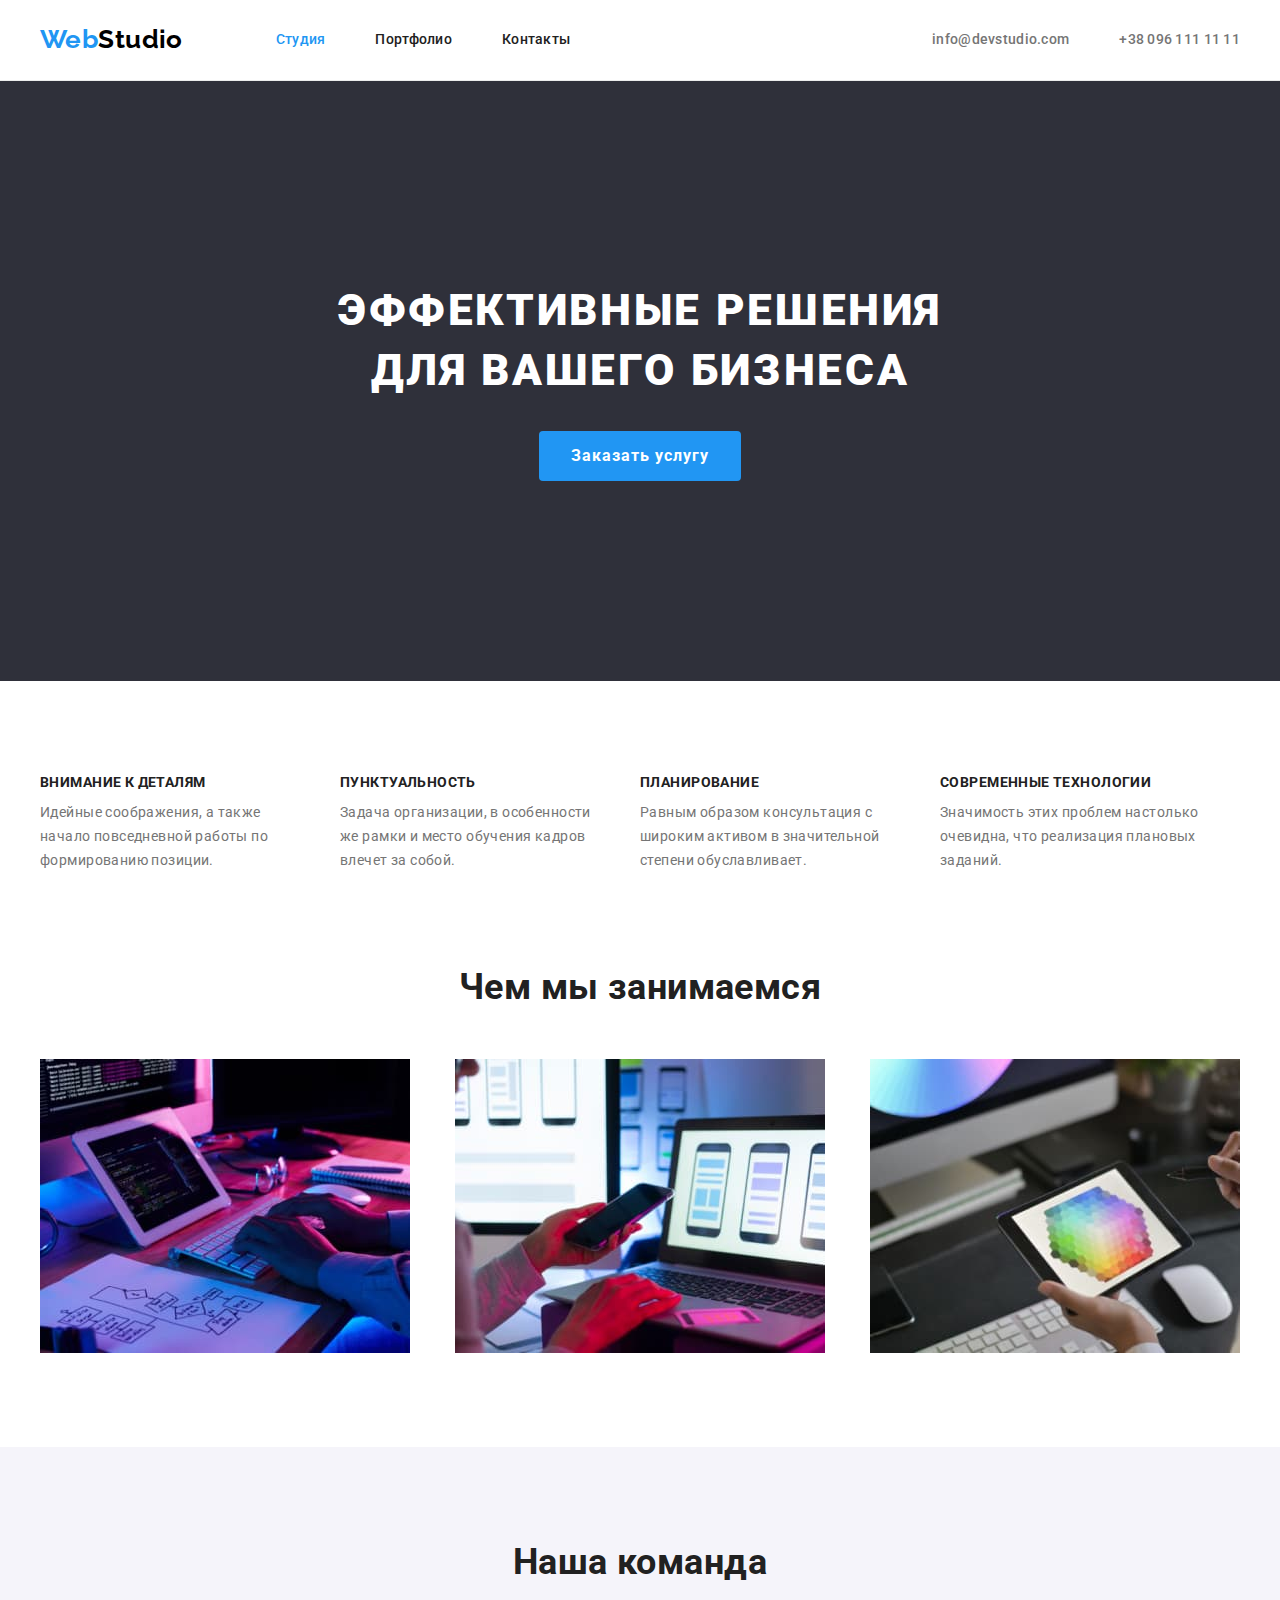
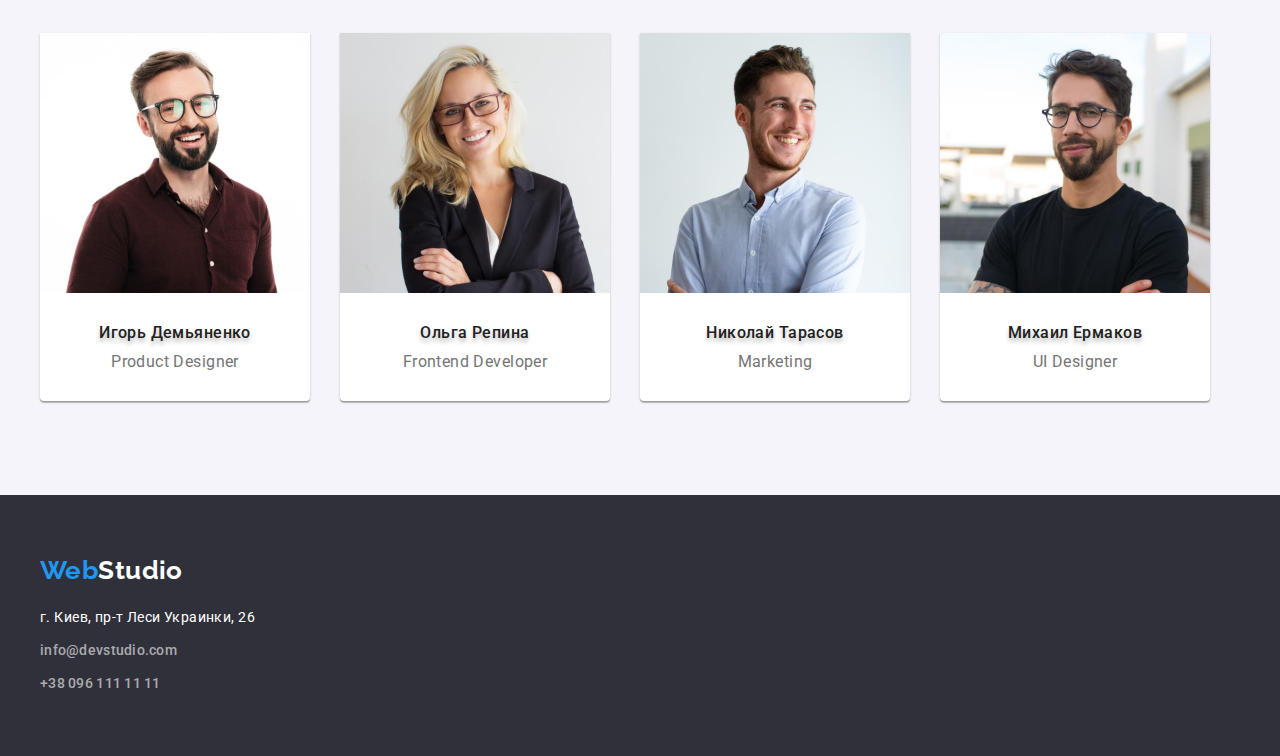
==== commit 2a45d724: "fix-flex-portfolio-studio" ====
--- a/index.html
+++ b/index.html
@@ -64,8 +64,9 @@
         <!--Soft skills p1s2 'наші особливості'-->
         <section class="section benefits">
             
-                <h2 class="section-title invisible">наші переваги</h2>
             <div class="container">
+                <h2 class="section-title invisible">наши преимущества</h2>
+            
                 <ul class="soft-skills list">
                     <li class="benefits-item">
                         <h3 class="title">Внимание к деталям</h3>
@@ -111,26 +112,38 @@
         <section class="section team">
             <div class="container">
                 <h2 class="section-title">Наша команда</h2>
-                <ul class="list team-list">
+                <ul class=" team-list">
                     <li class="team-item">
                         <img src="./images/Product-Designer-burgundy-shirt1.jpg" width="270" alt="photo of the man in burgundy shirt">
+                    <div class="team-box">
                         <h3 class="name">Игорь Демьяненко</h3>
                         <p >Product Designer</p>
+                    </div>
+                        
                     </li>
                     <li class="team-item">
                         <img src="./images/Frontend-Developer-woman-grey-jacket2.jpg" width="270" alt="photo of the woman in grey jacket">
+                       <div class="team-box">
                         <h3 class="name">Ольга Репина</h3>
                         <p>Frontend Developer</p>
+                       </div>
+                       
                     </li>
                     <li class="team-item">
                         <img src="./images/Marketing-white-shirt3.jpg" width="270" alt="photo of the man in white shirt">
+                       <div class="team-box">
                         <h3 class="name">Николай Тарасов</h3>
                         <p>Marketing</p>
+                       </div>
+                        
                     </li>
                     <li class="team-item">
                         <img src="./images/UI-Designer-man-black-tshirt4.jpg" width="270" alt="photo of the man in black tshirt">
+                       <div class="team-box">
                         <h3 class="name">Михаил Ермаков</h3>
                         <p>UI Designer</p>
+                       </div>
+                        
                     </li>
                 </ul>
             </div>
@@ -144,14 +157,14 @@
             <a href="./index.html" class="logo">Web<span class="logo-footer">Studio</span></a> 
 
             <address >     
-             <ul class="studio-contacts">
-                <li class="studio-contacts-item">
+             <ul class="studio-contacts-footer">
+                <li class="contacts-item-footer">
                     <a href="#" class="studio-contacts-link-street">г. Киев, пр-т Леси Украинки, 26</a>
                 </li>
-                 <li class="studio-contacts-item">
+                 <li class="contacts-item-footer">
                 <a href="mailto:info@devstudio.com" class="studio-contacts-link">info@devstudio.com</a>
                 </li>
-                <li class="studio-contacts-item">
+                <li class="contacts-item-footer">
                     <a href="tel:+380961111111" class="studio-contacts-link">+38 096 111 11 11</a>
                 </li>
             </ul>
--- a/css/styles.css
+++ b/css/styles.css
@@ -37,14 +37,19 @@
 li,
 ol {
   list-style: none;
+  margin: 0;
+  padding: 0;
 }
 h1,
 h2,
+h3,
 p {
   margin: 0;
 }
 img {
   display: block;
+  max-width: 100%;
+  height: auto;
 }
 
 /*--- Хедер---- */
@@ -68,10 +73,6 @@
  
 }
 
-.list {
-  margin: 0;
-  padding: 0;
-}
 .header .logo {
   display: block;
   margin-right: 93px;
@@ -142,8 +143,6 @@
   width: 1200px;
   margin-left: auto;
   margin-right: auto;
-  margin-top: 0;
-  margin-bottom: 0;
   padding-left: 15px;
   padding-right: 15px;
     
@@ -160,7 +159,7 @@
   padding-bottom: 200px;
   
   text-align: center;
-  width: 1600px;
+  max-width: 1600px;
   background-color: var(--dark-back);
   
 }
@@ -227,7 +226,11 @@
 
 /* Скрывает заголовки */
 .invisible {
-  display: none;
+  position: absolute;
+  clip: rect(0 0 0 0);
+  width: 1px;
+  height: 1px;
+  margin: -1px;
 }
 /*  класс Секция для секций */
 .section {
@@ -291,7 +294,7 @@
 }
 
 .team-item {
-  padding-bottom: 30px;
+  
   text-align: center;
   background-color: #fff;
   box-shadow: 0px 1px 3px rgba(0, 0, 0, 0.12), 0px 1px 1px rgba(0, 0, 0, 0.14), 0px 2px 1px rgba(0, 0, 0, 0.2);
@@ -302,6 +305,10 @@
   margin-right: 30px; 
 }
 
+.team-box {
+  margin-top: 30px;
+  margin-bottom: 30px;
+}
 
 .section .name {
   color: var(--primary-title-color);
@@ -309,16 +316,17 @@
   font-weight: 500;
   font-size: 16px;
   text-shadow: 0px 4px 4px rgba(0, 0, 0, 0.25);
-  margin-top: 30px;
+  
   margin-bottom: 10px;
 }
 
 /* +++++++footer++++++ */
 .footer {
   background-color: var(--dark-back);
-  width: 1600px;
+  max-width: 1600px;
   margin-left: auto;
   margin-right: auto;
+  padding: 60px 0;
   
 }
 
@@ -328,16 +336,15 @@
 
 .footer .logo {
   display: inline-block;
-  
-  margin-top: 60px;
-}
+  margin-bottom: 20px;
+  
+  }
 .logo-footer {
   color: #ffffff;
 }
-.footer .studio-contacts {
-  flex-direction: column;
-  margin: 20px 0 0 0 ;
-  padding: 0 0 60px 0;
+.contacts-item-footer:not(:last-child) {
+  margin-bottom: 9px;
+ 
 }
 
 .studio-contacts-link-street {
@@ -354,7 +361,7 @@
 
 .footer .studio-contacts-link {
   display: inline-block;
-  margin-top: 9px;
+ 
   color: rgba(255, 255, 255, 0.6);
   line-height: 1.71;
 }
@@ -376,9 +383,7 @@
 
 .filters {
   display: flex;
-  margin: 0; 
-  padding: 0;
-  margin-bottom: 50px;
+   margin-bottom: 50px;
 
   justify-content: center;
 }
@@ -408,6 +413,7 @@
 }
 
 .card {
+  margin: 20px 24px;
   border-bottom:  1px solid #EEEEEE;
   border-left: 1px solid #EEEEEE;
   border-right: 1px solid #EEEEEE;
@@ -420,19 +426,13 @@
   line-height: 2;
   letter-spacing: 0.06em;
   margin-bottom: 4px;
-  margin-top: 0;
-  margin-left: 24px;
-  margin-right: 24px;
-  padding-top: 20px;
-}
+ 
+ }
 .portfolio-text {
   color: var(--primary-text-color);
   font-size: 16px;
   line-height: 30px;
-  margin-bottom: 20px;
-  margin-left: 24px;
-  margin-right: 24px;
-}
+  }
 
 /* Первичный цвет текста color: #757575; */
 /* Вторичный цвет текста  color: #212121;   */
